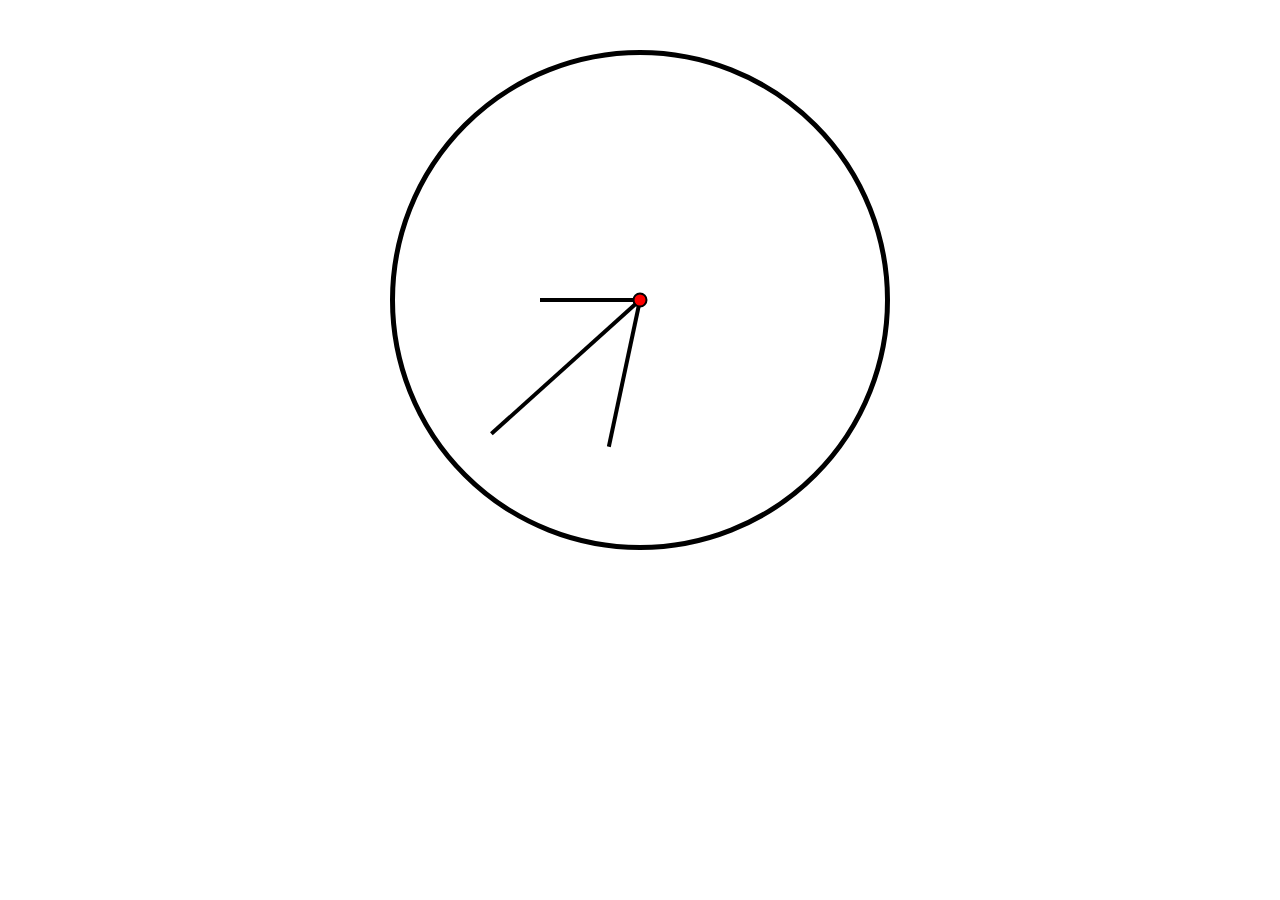
==== clock/index.html @ 93e3a40e "second hand rotating" ====
<!DOCTYPE html>
<html lang="en">
<head>
    <meta charset="UTF-8">
    <meta name="viewport" content="width=device-width, initial-scale=1.0">
    <meta http-equiv="X-UA-Compatible" content="ie=edge">
    <title>Document</title>
    <link rel="stylesheet" href="style.css" />
</head>
<body>
    <div id="clock"></div>
    <script src="jquery.min.js"></script>
    <script src="scripts.js"></script>
</body>
</html>
---- clock/style.css ----
body{margin: 0}
*{box-sizing: border-box}
#clock{width: 500px; height: 500px; border: 5px solid #000; margin:50px auto; border-radius: 50%; position: relative;} 
#clock .hourHand{ 
    width: 4px;
    height: 200px;
    border-bottom:100px solid transparent; 
    border-top:100px solid #000; 
    display: block;
    position: absolute;
    left: 50%;
    top: 50%;
    transform: translateX(-50%) translateY(-50%)  rotate(270deg);
    z-index: 2;
}
#clock .minHand{ 
    width: 4px; 
    height: 300px; 
    border-bottom:150px solid transparent; 
    border-top:150px solid #000; 
    display: block; 
    position: absolute; 
    left:50%; 
    top: 50%; 
    transform: translateX(-50%) translateY(-50%)  rotate(0deg);
    z-index: 3;
}
#clock .secHand{ 
    width: 4px;
    height: 400px;
    border-bottom:200px solid transparent; 
    border-top:200px solid #000; 
    display: block;
    position: absolute;
    left:50%;
    top: 50%;
    transform: translateX(-50%) translateY(-50%)  rotate(90deg);
    z-index: 4;
}
#clock .centerPoint {
    width: 15px;
    height: 15px;
    background-color: red;
    border: 2px solid #000;
    overflow: hidden;
    border-radius: 50%;
    position: absolute;
    left: 50%;
    top: 50%;
    transform: translateX(-50%) translateY(-50%);
    z-index: 5;
}
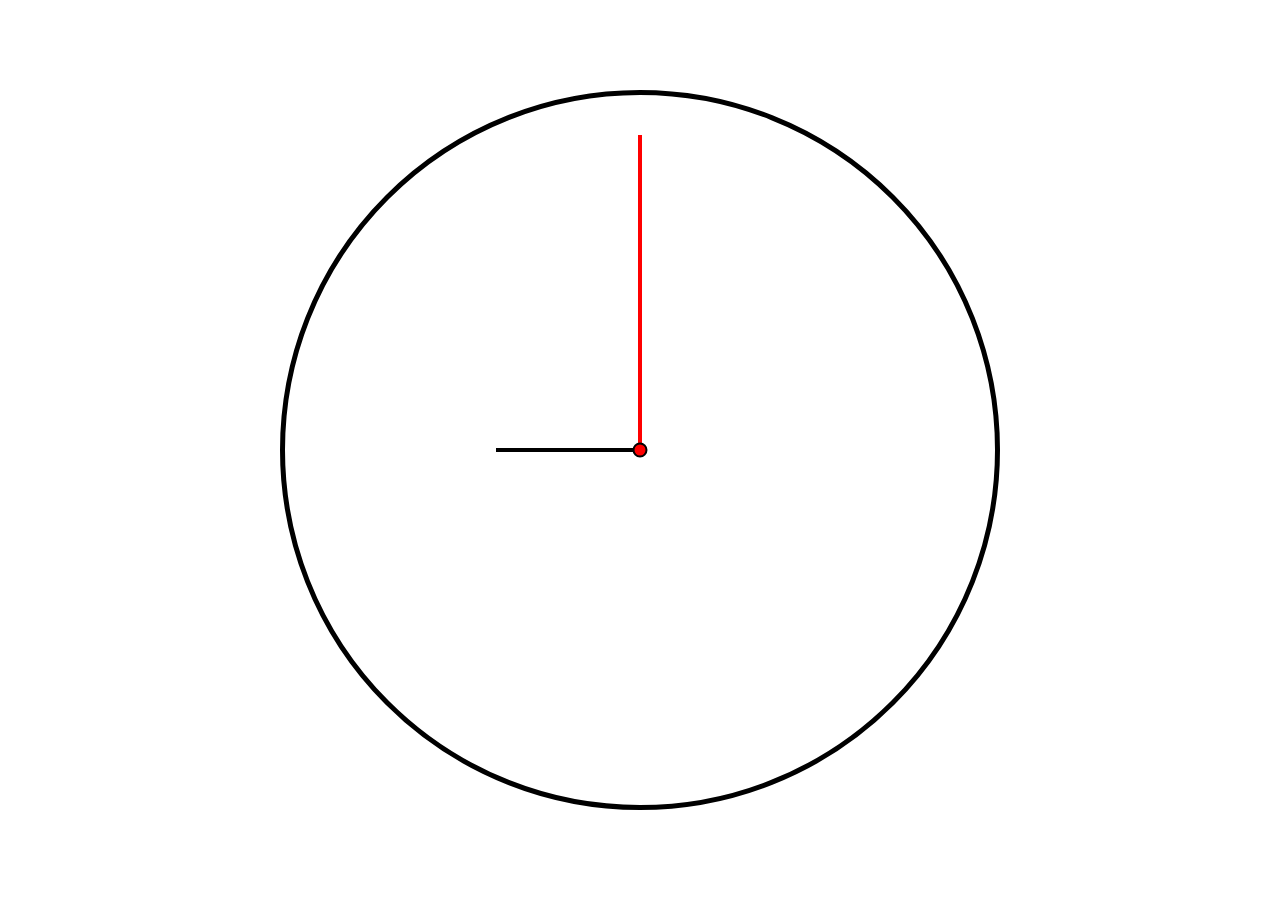
==== commit 687940ba: "clock functionality finished" ====
--- a/clock/index.html
+++ b/clock/index.html
@@ -8,7 +8,12 @@
     <link rel="stylesheet" href="style.css" />
 </head>
 <body>
-    <div id="clock"></div>
+    <div id="clock">
+        <!-- <div class="minHand"></div>
+        <div class="hourHand"></div>
+        <div class="secHand"></div>
+        <div class="centerPoint"></div> -->
+    </div>
     <script src="jquery.min.js"></script>
     <script src="scripts.js"></script>
 </body>
--- a/clock/style.css
+++ b/clock/style.css
@@ -1,11 +1,11 @@
 body{margin: 0}
 *{box-sizing: border-box}
-#clock{width: 500px; height: 500px; border: 5px solid #000; margin:50px auto; border-radius: 50%; position: relative;} 
+#clock{width: 80vh; height: 80vh; border: 5px solid #000; margin:10vh auto; border-radius: 50%; position: relative;} 
 #clock .hourHand{ 
     width: 4px;
-    height: 200px;
-    border-bottom:100px solid transparent; 
-    border-top:100px solid #000; 
+    height: 32vh;
+    border-bottom:16vh solid transparent; 
+    border-top:16vh solid #000; 
     display: block;
     position: absolute;
     left: 50%;
@@ -15,26 +15,26 @@
 }
 #clock .minHand{ 
     width: 4px; 
-    height: 300px; 
-    border-bottom:150px solid transparent; 
-    border-top:150px solid #000; 
+    height: 44vh; 
+    border-bottom:22vh solid transparent; 
+    border-top:22vh solid #000; 
     display: block; 
     position: absolute; 
     left:50%; 
     top: 50%; 
-    transform: translateX(-50%) translateY(-50%)  rotate(0deg);
+    transform: translateX(-50%) translateY(-50%);
     z-index: 3;
 }
 #clock .secHand{ 
     width: 4px;
-    height: 400px;
-    border-bottom:200px solid transparent; 
-    border-top:200px solid #000; 
+    height: 70vh;
+    border-bottom:35vh solid transparent; 
+    border-top:35vh solid #f00; 
     display: block;
     position: absolute;
     left:50%;
     top: 50%;
-    transform: translateX(-50%) translateY(-50%)  rotate(90deg);
+    transform: translateX(-50%) translateY(-50%);
     z-index: 4;
 }
 #clock .centerPoint {
